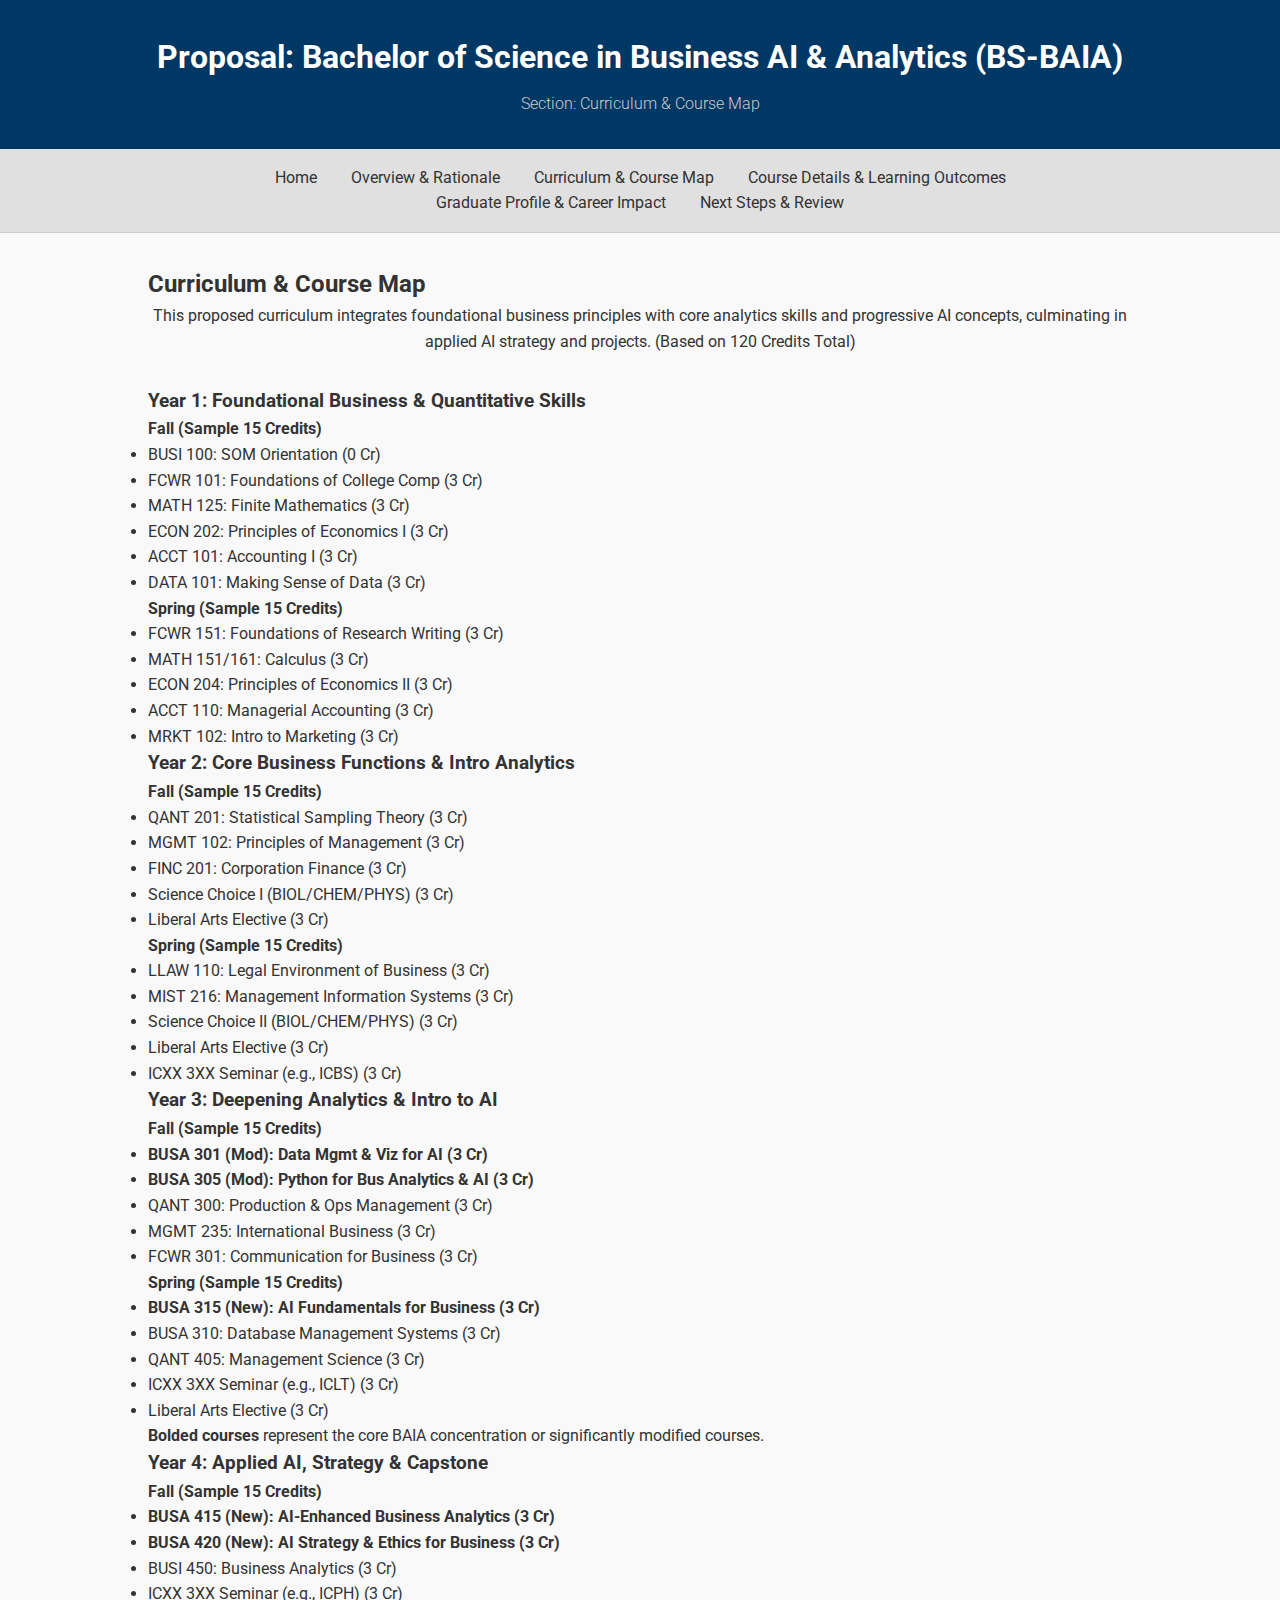
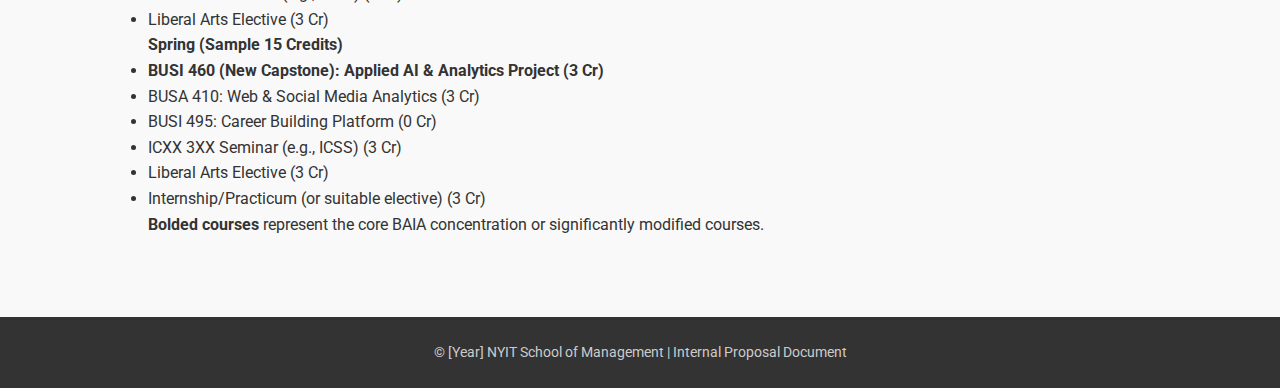
==== curriculum.html @ 8ad50941 "Add files via upload" ====
<!DOCTYPE html>
<html lang="en">
<head>
    <meta charset="UTF-8">
    <meta name="viewport" content="width=device-width, initial-scale=1.0">
    <title>Curriculum & Course Map - BS-BAIA Proposal</title>
    <link rel="stylesheet" href="style.css"> <link href="https://fonts.googleapis.com/css2?family=Roboto:wght@300;400;700&display=swap" rel="stylesheet">
</head>
<body>
    <header>
        <div class="container">
            <h1>Proposal: Bachelor of Science in Business AI & Analytics (BS-BAIA)</h1>
            <p class="status">Section: Curriculum & Course Map</p>
        </div>
    </header>

    <nav>
        <div class="container">
             <ul>
                <li><a href="index.html">Home</a></li>
                <li><a href="overview.html">Overview & Rationale</a></li>
                <li><a href="curriculum.html" class="active">Curriculum & Course Map</a></li>
                <li><a href="details.html">Course Details & Learning Outcomes</a></li>
                <li><a href="impact.html">Graduate Profile & Career Impact</a></li>
                <li><a href="next-steps.html">Next Steps & Review</a></li>
            </ul>
        </div>
    </nav>

    <main>
        <section id="curriculum-content" class="content-section">
            <div class="container">
                <h2>Curriculum & Course Map</h2>
                <p style="text-align: center; margin-bottom: 2rem;">This proposed curriculum integrates foundational business principles with core analytics skills and progressive AI concepts, culminating in applied AI strategy and projects. (Based on 120 Credits Total)</p>

                <div class="content-block curriculum-year">
                    <h3>Year 1: Foundational Business & Quantitative Skills</h3>
                    <div class="semester-layout">
                        <div class="semester">
                            <h4>Fall (Sample 15 Credits)</h4>
                            <ul>
                                <li>BUSI 100: SOM Orientation (0 Cr)</li>
                                <li>FCWR 101: Foundations of College Comp (3 Cr)</li>
                                <li>MATH 125: Finite Mathematics (3 Cr)</li>
                                <li>ECON 202: Principles of Economics I (3 Cr)</li>
                                <li>ACCT 101: Accounting I (3 Cr)</li>
                                <li>DATA 101: Making Sense of Data (3 Cr)</li>
                            </ul>
                        </div>
                        <div class="semester">
                            <h4>Spring (Sample 15 Credits)</h4>
                            <ul>
                                <li>FCWR 151: Foundations of Research Writing (3 Cr)</li>
                                <li>MATH 151/161: Calculus (3 Cr)</li>
                                <li>ECON 204: Principles of Economics II (3 Cr)</li>
                                <li>ACCT 110: Managerial Accounting (3 Cr)</li>
                                <li>MRKT 102: Intro to Marketing (3 Cr)</li>
                            </ul>
                        </div>
                    </div>
                </div>

                <div class="content-block curriculum-year">
                    <h3>Year 2: Core Business Functions & Intro Analytics</h3>
                     <div class="semester-layout">
                        <div class="semester">
                            <h4>Fall (Sample 15 Credits)</h4>
                            <ul>
                                <li>QANT 201: Statistical Sampling Theory (3 Cr)</li>
                                <li>MGMT 102: Principles of Management (3 Cr)</li>
                                <li>FINC 201: Corporation Finance (3 Cr)</li>
                                <li>Science Choice I (BIOL/CHEM/PHYS) (3 Cr)</li>
                                <li>Liberal Arts Elective (3 Cr)</li>
                            </ul>
                        </div>
                        <div class="semester">
                            <h4>Spring (Sample 15 Credits)</h4>
                            <ul>
                                <li>LLAW 110: Legal Environment of Business (3 Cr)</li>
                                <li>MIST 216: Management Information Systems (3 Cr)</li>
                                <li>Science Choice II (BIOL/CHEM/PHYS) (3 Cr)</li>
                                <li>Liberal Arts Elective (3 Cr)</li>
                                <li>ICXX 3XX Seminar (e.g., ICBS) (3 Cr)</li>
                            </ul>
                        </div>
                    </div>
                </div>

                <div class="content-block curriculum-year">
                    <h3>Year 3: Deepening Analytics & Intro to AI</h3>
                     <div class="semester-layout">
                        <div class="semester">
                            <h4>Fall (Sample 15 Credits)</h4>
                            <ul>
                                <li><strong>BUSA 301 (Mod): Data Mgmt & Viz for AI (3 Cr)</strong></li>
                                <li><strong>BUSA 305 (Mod): Python for Bus Analytics & AI (3 Cr)</strong></li>
                                <li>QANT 300: Production & Ops Management (3 Cr)</li>
                                <li>MGMT 235: International Business (3 Cr)</li>
                                <li>FCWR 301: Communication for Business (3 Cr)</li>
                            </ul>
                        </div>
                        <div class="semester">
                            <h4>Spring (Sample 15 Credits)</h4>
                            <ul>
                                <li><strong>BUSA 315 (New): AI Fundamentals for Business (3 Cr)</strong></li>
                                <li>BUSA 310: Database Management Systems (3 Cr)</li>
                                <li>QANT 405: Management Science (3 Cr)</li>
                                <li>ICXX 3XX Seminar (e.g., ICLT) (3 Cr)</li>
                                <li>Liberal Arts Elective (3 Cr)</li>
                            </ul>
                        </div>
                    </div>
                     <p class="highlight-note"><strong>Bolded courses</strong> represent the core BAIA concentration or significantly modified courses.</p>
                </div>

                <div class="content-block curriculum-year">
                    <h3>Year 4: Applied AI, Strategy & Capstone</h3>
                     <div class="semester-layout">
                        <div class="semester">
                            <h4>Fall (Sample 15 Credits)</h4>
                            <ul>
                                <li><strong>BUSA 415 (New): AI-Enhanced Business Analytics (3 Cr)</strong></li>
                                <li><strong>BUSA 420 (New): AI Strategy & Ethics for Business (3 Cr)</strong></li>
                                <li>BUSI 450: Business Analytics (3 Cr)</li>
                                <li>ICXX 3XX Seminar (e.g., ICPH) (3 Cr)</li>
                                <li>Liberal Arts Elective (3 Cr)</li>
                            </ul>
                        </div>
                        <div class="semester">
                            <h4>Spring (Sample 15 Credits)</h4>
                            <ul>
                                <li><strong>BUSI 460 (New Capstone): Applied AI & Analytics Project (3 Cr)</strong></li>
                                <li>BUSA 410: Web & Social Media Analytics (3 Cr)</li>
                                <li>BUSI 495: Career Building Platform (0 Cr)</li>
                                <li>ICXX 3XX Seminar (e.g., ICSS) (3 Cr)</li>
                                <li>Liberal Arts Elective (3 Cr)</li>
                                <li>Internship/Practicum (or suitable elective) (3 Cr)</li>
                            </ul>
                        </div>
                    </div>
                     <p class="highlight-note"><strong>Bolded courses</strong> represent the core BAIA concentration or significantly modified courses.</p>
                </div>

            </div>
        </section>
    </main>

    <footer>
        <div class="container">
             <p>&copy; [Year] NYIT School of Management | Internal Proposal Document</p>
        </div>
    </footer>

</body>
</html>
---- style.css ----
/* Basic Reset & Body Styling */
* {
    margin: 0;
    padding: 0;
    box-sizing: border-box;
}

body {
    font-family: 'Roboto', sans-serif; /* Example modern font */
    line-height: 1.6;
    color: #333;
    background-color: #f9f9f9; /* Light background */
}

.container {
    width: 80%;
    max-width: 1100px;
    margin: 0 auto;
    padding: 0 20px;
}

/* Header Styling */
header {
    background-color: #003865; /* Example NYIT Blue - adjust as needed */
    color: #fff;
    padding: 2rem 0;
    text-align: center;
}

header h1 {
    margin-bottom: 0.5rem;
    font-weight: 700; /* Bolder title */
}

header .status {
    font-size: 1rem;
    font-weight: 300; /* Lighter status text */
    color: #ccc; /* Lighter color for status */
}

/* Navigation Styling */
nav {
    background-color: #e0e0e0; /* Light grey nav bar */
    padding: 1rem 0;
    border-bottom: 1px solid #ccc;
}

nav ul {
    list-style: none;
    text-align: center;
}

nav ul li {
    display: inline-block; /* Horizontal menu */
    margin: 0 15px;
}

nav ul li a {
    text-decoration: none;
    color: #333;
    font-weight: 400;
    padding: 0.5rem 0;
    transition: color 0.3s ease, border-bottom 0.3s ease;
    border-bottom: 2px solid transparent; /* Underline effect on hover */
}

nav ul li a:hover,
nav ul li a:focus {
    color: #005c9a; /* Slightly darker blue on hover */
    border-bottom: 2px solid #005c9a;
}

/* Main Content Sections */
main {
    padding: 2rem 0;
}

#hero {
    background-color: #fff; /* White background for main info */
    padding: 2.5rem 0;
    margin-bottom: 2rem;
    border-radius: 8px; /* Slightly rounded corners */
    box-shadow: 0 2px 5px rgba(0,0,0,0.1); /* Subtle shadow */
    text-align: center;
}

#hero h2 {
    color: #003865; /* Theme color for headings */
    margin-bottom: 1rem;
    font-weight: 700;
}

#hero p {
    font-size: 1.1rem;
    max-width: 700px; /* Limit width for readability */
    margin: 0 auto 1.5rem auto;
    color: #555; /* Slightly darker grey text */
}

#hero hr {
    border: 0;
    height: 1px;
    background-color: #e0e0e0;
    width: 60%;
    margin: 2rem auto; /* Spacing around horizontal rule */
}

/* Hide placeholder sections used for smooth scrolling */
.placeholder {
    height: 0;
    overflow: hidden;
}


/* Footer Styling */
footer {
    background-color: #333;
    color: #ccc;
    text-align: center;
    padding: 1.5rem 0;
    margin-top: 3rem;
    font-size: 0.9rem;
}

/* Basic Responsive Design */
@media (max-width: 768px) {
    .container {
        width: 95%;
    }

    header h1 {
        font-size: 1.8rem;
    }

    nav ul li {
        display: block; /* Stack nav items vertically */
        margin: 10px 0;
    }

    #hero p {
        font-size: 1rem;
    }
}
/* Basic Reset & Body Styling */
* {
    margin: 0;
    padding: 0;
    box-sizing: border-box;
}

body {
    font-family: 'Roboto', sans-serif; /* Example modern font */
    line-height: 1.6;
    color: #333;
    background-color: #f9f9f9; /* Light background */
}

.container {
    width: 80%;
    max-width: 1100px;
    margin: 0 auto;
    padding: 0 20px;
}

/* Header Styling */
header {
    background-color: #003865; /* Example NYIT Blue - adjust as needed */
    color: #fff;
    padding: 2rem 0;
    text-align: center;
}

header h1 {
    margin-bottom: 0.5rem;
    font-weight: 700; /* Bolder title */
}

header .status {
    font-size: 1rem;
    font-weight: 300; /* Lighter status text */
    color: #ccc; /* Lighter color for status */
}

/* Navigation Styling */
nav {
    background-color: #e0e0e0; /* Light grey nav bar */
    padding: 1rem 0;
    border-bottom: 1px solid #ccc;
}

nav ul {
    list-style: none;
    text-align: center;
}

nav ul li {
    display: inline-block; /* Horizontal menu */
    margin: 0 15px;
}

nav ul li a {
    text-decoration: none;
    color: #333;
    font-weight: 400;
    padding: 0.5rem 0;
    transition: color 0.3s ease, border-bottom 0.3s ease;
    border-bottom: 2px solid transparent; /* Underline effect on hover */
}

nav ul li a:hover,
nav ul li a:focus {
    color: #005c9a; /* Slightly darker blue on hover */
    border-bottom: 2px solid #005c9a;
}

/* Main Content Sections */
main {
    padding: 2rem 0;
}

#hero {
    background-color: #fff; /* White background for main info */
    padding: 2.5rem 0;
    margin-bottom: 2rem;
    border-radius: 8px; /* Slightly rounded corners */
    box-shadow: 0 2px 5px rgba(0,0,0,0.1); /* Subtle shadow */
    text-align: center;
}

#hero h2 {
    color: #003865; /* Theme color for headings */
    margin-bottom: 1rem;
    font-weight: 700;
}

#hero p {
    font-size: 1.1rem;
    max-width: 700px; /* Limit width for readability */
    margin: 0 auto 1.5rem auto;
    color: #555; /* Slightly darker grey text */
}

#hero hr {
    border: 0;
    height: 1px;
    background-color: #e0e0e0;
    width: 60%;
    margin: 2rem auto; /* Spacing around horizontal rule */
}

/* Hide placeholder sections used for smooth scrolling */
.placeholder {
    height: 0;
    overflow: hidden;
}


/* Footer Styling */
footer {
    background-color: #333;
    color: #ccc;
    text-align: center;
    padding: 1.5rem 0;
    margin-top: 3rem;
    font-size: 0.9rem;
}

/* Basic Responsive Design */
@media (max-width: 768px) {
    .container {
        width: 95%;
    }

    header h1 {
        font-size: 1.8rem;
    }

    nav ul li {
        display: block; /* Stack nav items vertically */
        margin: 10px 0;
    }

    #hero p {
        font-size: 1rem;
    }
}
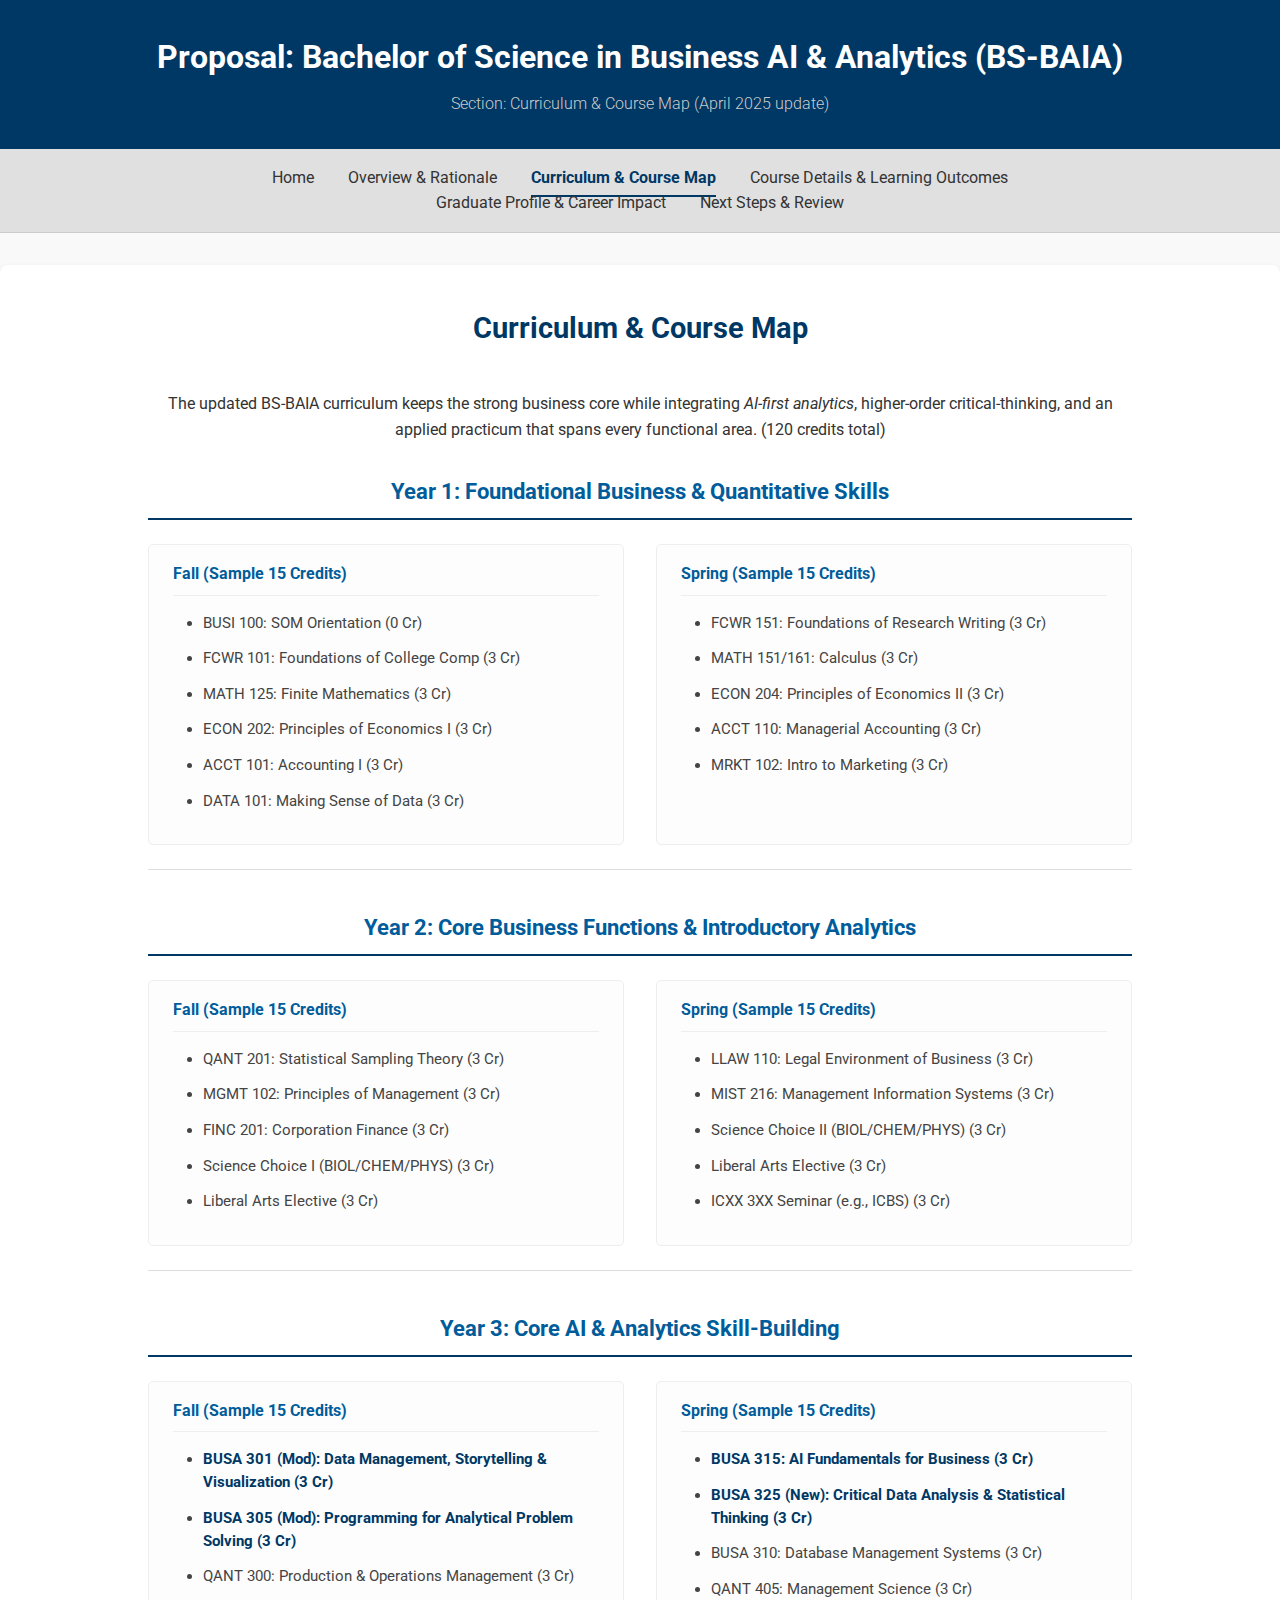
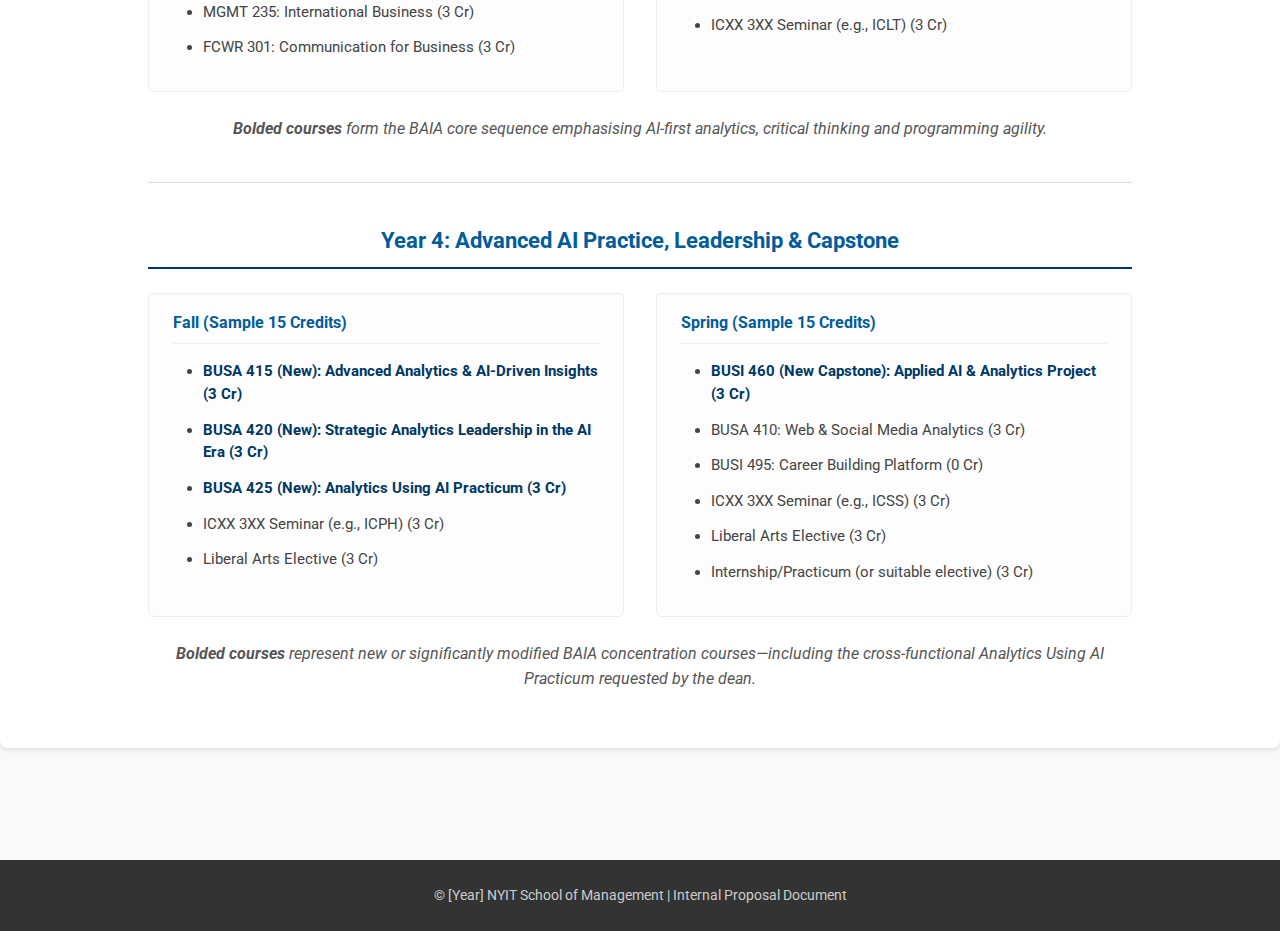
==== commit 7ab8491a: "Update curriculum.html" ====
--- a/curriculum.html
+++ b/curriculum.html
@@ -3,20 +3,21 @@
 <head>
     <meta charset="UTF-8">
     <meta name="viewport" content="width=device-width, initial-scale=1.0">
-    <title>Curriculum & Course Map - BS-BAIA Proposal</title>
-    <link rel="stylesheet" href="style.css"> <link href="https://fonts.googleapis.com/css2?family=Roboto:wght@300;400;700&display=swap" rel="stylesheet">
+    <title>Curriculum & Course Map – BS‑BAIA Proposal (Updated)</title>
+    <link rel="stylesheet" href="style.css">
+    <link href="https://fonts.googleapis.com/css2?family=Roboto:wght@300;400;700&display=swap" rel="stylesheet">
 </head>
 <body>
     <header>
         <div class="container">
-            <h1>Proposal: Bachelor of Science in Business AI & Analytics (BS-BAIA)</h1>
-            <p class="status">Section: Curriculum & Course Map</p>
+            <h1>Proposal: Bachelor of Science in Business AI & Analytics (BS‑BAIA)</h1>
+            <p class="status">Section: Curriculum & Course Map (April 2025 update)</p>
         </div>
     </header>
 
     <nav>
         <div class="container">
-             <ul>
+            <ul>
                 <li><a href="index.html">Home</a></li>
                 <li><a href="overview.html">Overview & Rationale</a></li>
                 <li><a href="curriculum.html" class="active">Curriculum & Course Map</a></li>
@@ -31,114 +32,118 @@
         <section id="curriculum-content" class="content-section">
             <div class="container">
                 <h2>Curriculum & Course Map</h2>
-                <p style="text-align: center; margin-bottom: 2rem;">This proposed curriculum integrates foundational business principles with core analytics skills and progressive AI concepts, culminating in applied AI strategy and projects. (Based on 120 Credits Total)</p>
+                <p style="text-align:center;margin-bottom:2rem;">The updated BS‑BAIA curriculum keeps the strong business core while integrating <em>AI‑first analytics</em>, higher‑order critical‑thinking, and an applied practicum that spans every functional area. (120 credits total)</p>
 
+                <!--‑‑ YEAR 1 ‑‑-->
                 <div class="content-block curriculum-year">
-                    <h3>Year 1: Foundational Business & Quantitative Skills</h3>
+                    <h3>Year 1: Foundational Business & Quantitative Skills</h3>
                     <div class="semester-layout">
                         <div class="semester">
-                            <h4>Fall (Sample 15 Credits)</h4>
+                            <h4>Fall (Sample 15 Credits)</h4>
                             <ul>
-                                <li>BUSI 100: SOM Orientation (0 Cr)</li>
-                                <li>FCWR 101: Foundations of College Comp (3 Cr)</li>
-                                <li>MATH 125: Finite Mathematics (3 Cr)</li>
-                                <li>ECON 202: Principles of Economics I (3 Cr)</li>
-                                <li>ACCT 101: Accounting I (3 Cr)</li>
-                                <li>DATA 101: Making Sense of Data (3 Cr)</li>
+                                <li>BUSI 100: SOM Orientation (0 Cr)</li>
+                                <li>FCWR 101: Foundations of College Comp (3 Cr)</li>
+                                <li>MATH 125: Finite Mathematics (3 Cr)</li>
+                                <li>ECON 202: Principles of Economics I (3 Cr)</li>
+                                <li>ACCT 101: Accounting I (3 Cr)</li>
+                                <li>DATA 101: Making Sense of Data (3 Cr)</li>
                             </ul>
                         </div>
                         <div class="semester">
-                            <h4>Spring (Sample 15 Credits)</h4>
+                            <h4>Spring (Sample 15 Credits)</h4>
                             <ul>
-                                <li>FCWR 151: Foundations of Research Writing (3 Cr)</li>
-                                <li>MATH 151/161: Calculus (3 Cr)</li>
-                                <li>ECON 204: Principles of Economics II (3 Cr)</li>
-                                <li>ACCT 110: Managerial Accounting (3 Cr)</li>
-                                <li>MRKT 102: Intro to Marketing (3 Cr)</li>
+                                <li>FCWR 151: Foundations of Research Writing (3 Cr)</li>
+                                <li>MATH 151/161: Calculus (3 Cr)</li>
+                                <li>ECON 204: Principles of Economics II (3 Cr)</li>
+                                <li>ACCT 110: Managerial Accounting (3 Cr)</li>
+                                <li>MRKT 102: Intro to Marketing (3 Cr)</li>
                             </ul>
                         </div>
                     </div>
                 </div>
 
+                <!--‑‑ YEAR 2 ‑‑-->
                 <div class="content-block curriculum-year">
-                    <h3>Year 2: Core Business Functions & Intro Analytics</h3>
-                     <div class="semester-layout">
+                    <h3>Year 2: Core Business Functions & Introductory Analytics</h3>
+                    <div class="semester-layout">
                         <div class="semester">
-                            <h4>Fall (Sample 15 Credits)</h4>
+                            <h4>Fall (Sample 15 Credits)</h4>
                             <ul>
-                                <li>QANT 201: Statistical Sampling Theory (3 Cr)</li>
-                                <li>MGMT 102: Principles of Management (3 Cr)</li>
-                                <li>FINC 201: Corporation Finance (3 Cr)</li>
-                                <li>Science Choice I (BIOL/CHEM/PHYS) (3 Cr)</li>
-                                <li>Liberal Arts Elective (3 Cr)</li>
+                                <li>QANT 201: Statistical Sampling Theory (3 Cr)</li>
+                                <li>MGMT 102: Principles of Management (3 Cr)</li>
+                                <li>FINC 201: Corporation Finance (3 Cr)</li>
+                                <li>Science Choice I (BIOL/CHEM/PHYS) (3 Cr)</li>
+                                <li>Liberal Arts Elective (3 Cr)</li>
                             </ul>
                         </div>
                         <div class="semester">
-                            <h4>Spring (Sample 15 Credits)</h4>
+                            <h4>Spring (Sample 15 Credits)</h4>
                             <ul>
-                                <li>LLAW 110: Legal Environment of Business (3 Cr)</li>
-                                <li>MIST 216: Management Information Systems (3 Cr)</li>
-                                <li>Science Choice II (BIOL/CHEM/PHYS) (3 Cr)</li>
-                                <li>Liberal Arts Elective (3 Cr)</li>
-                                <li>ICXX 3XX Seminar (e.g., ICBS) (3 Cr)</li>
+                                <li>LLAW 110: Legal Environment of Business (3 Cr)</li>
+                                <li>MIST 216: Management Information Systems (3 Cr)</li>
+                                <li>Science Choice II (BIOL/CHEM/PHYS) (3 Cr)</li>
+                                <li>Liberal Arts Elective (3 Cr)</li>
+                                <li>ICXX 3XX Seminar (e.g., ICBS) (3 Cr)</li>
                             </ul>
                         </div>
                     </div>
                 </div>
 
+                <!--‑‑ YEAR 3 ‑‑-->
                 <div class="content-block curriculum-year">
-                    <h3>Year 3: Deepening Analytics & Intro to AI</h3>
-                     <div class="semester-layout">
+                    <h3>Year 3: Core AI & Analytics Skill‑Building</h3>
+                    <div class="semester-layout">
                         <div class="semester">
-                            <h4>Fall (Sample 15 Credits)</h4>
+                            <h4>Fall (Sample 15 Credits)</h4>
                             <ul>
-                                <li><strong>BUSA 301 (Mod): Data Mgmt & Viz for AI (3 Cr)</strong></li>
-                                <li><strong>BUSA 305 (Mod): Python for Bus Analytics & AI (3 Cr)</strong></li>
-                                <li>QANT 300: Production & Ops Management (3 Cr)</li>
-                                <li>MGMT 235: International Business (3 Cr)</li>
-                                <li>FCWR 301: Communication for Business (3 Cr)</li>
+                                <li><strong>BUSA 301 (Mod): Data Management, Storytelling &amp; Visualization (3 Cr)</strong></li>
+                                <li><strong>BUSA 305 (Mod): Programming for Analytical Problem Solving (3 Cr)</strong></li>
+                                <li>QANT 300: Production &amp; Operations Management (3 Cr)</li>
+                                <li>MGMT 235: International Business (3 Cr)</li>
+                                <li>FCWR 301: Communication for Business (3 Cr)</li>
                             </ul>
                         </div>
                         <div class="semester">
-                            <h4>Spring (Sample 15 Credits)</h4>
+                            <h4>Spring (Sample 15 Credits)</h4>
                             <ul>
-                                <li><strong>BUSA 315 (New): AI Fundamentals for Business (3 Cr)</strong></li>
-                                <li>BUSA 310: Database Management Systems (3 Cr)</li>
-                                <li>QANT 405: Management Science (3 Cr)</li>
-                                <li>ICXX 3XX Seminar (e.g., ICLT) (3 Cr)</li>
-                                <li>Liberal Arts Elective (3 Cr)</li>
+                                <li><strong>BUSA 315: AI Fundamentals for Business (3 Cr)</strong></li>
+                                <li><strong>BUSA 325 (New): Critical Data Analysis &amp; Statistical Thinking (3 Cr)</strong></li>
+                                <li>BUSA 310: Database Management Systems (3 Cr)</li>
+                                <li>QANT 405: Management Science (3 Cr)</li>
+                                <li>ICXX 3XX Seminar (e.g., ICLT) (3 Cr)</li>
                             </ul>
                         </div>
                     </div>
-                     <p class="highlight-note"><strong>Bolded courses</strong> represent the core BAIA concentration or significantly modified courses.</p>
+                    <p class="highlight-note"><strong>Bolded courses</strong> form the BAIA core sequence emphasising AI‑first analytics, critical thinking and programming agility.</p>
                 </div>
 
+                <!--‑‑ YEAR 4 ‑‑-->
                 <div class="content-block curriculum-year">
-                    <h3>Year 4: Applied AI, Strategy & Capstone</h3>
-                     <div class="semester-layout">
+                    <h3>Year 4: Advanced AI Practice, Leadership &amp; Capstone</h3>
+                    <div class="semester-layout">
                         <div class="semester">
-                            <h4>Fall (Sample 15 Credits)</h4>
+                            <h4>Fall (Sample 15 Credits)</h4>
                             <ul>
-                                <li><strong>BUSA 415 (New): AI-Enhanced Business Analytics (3 Cr)</strong></li>
-                                <li><strong>BUSA 420 (New): AI Strategy & Ethics for Business (3 Cr)</strong></li>
-                                <li>BUSI 450: Business Analytics (3 Cr)</li>
-                                <li>ICXX 3XX Seminar (e.g., ICPH) (3 Cr)</li>
-                                <li>Liberal Arts Elective (3 Cr)</li>
+                                <li><strong>BUSA 415 (New): Advanced Analytics &amp; AI‑Driven Insights (3 Cr)</strong></li>
+                                <li><strong>BUSA 420 (New): Strategic Analytics Leadership in the AI Era (3 Cr)</strong></li>
+                                <li><strong>BUSA 425 (New): Analytics Using AI Practicum (3 Cr)</strong></li>
+                                <li>ICXX 3XX Seminar (e.g., ICPH) (3 Cr)</li>
+                                <li>Liberal Arts Elective (3 Cr)</li>
                             </ul>
                         </div>
                         <div class="semester">
-                            <h4>Spring (Sample 15 Credits)</h4>
+                            <h4>Spring (Sample 15 Credits)</h4>
                             <ul>
-                                <li><strong>BUSI 460 (New Capstone): Applied AI & Analytics Project (3 Cr)</strong></li>
-                                <li>BUSA 410: Web & Social Media Analytics (3 Cr)</li>
-                                <li>BUSI 495: Career Building Platform (0 Cr)</li>
-                                <li>ICXX 3XX Seminar (e.g., ICSS) (3 Cr)</li>
-                                <li>Liberal Arts Elective (3 Cr)</li>
-                                <li>Internship/Practicum (or suitable elective) (3 Cr)</li>
+                                <li><strong>BUSI 460 (New Capstone): Applied AI &amp; Analytics Project (3 Cr)</strong></li>
+                                <li>BUSA 410: Web &amp; Social Media Analytics (3 Cr)</li>
+                                <li>BUSI 495: Career Building Platform (0 Cr)</li>
+                                <li>ICXX 3XX Seminar (e.g., ICSS) (3 Cr)</li>
+                                <li>Liberal Arts Elective (3 Cr)</li>
+                                <li>Internship/Practicum (or suitable elective) (3 Cr)</li>
                             </ul>
                         </div>
                     </div>
-                     <p class="highlight-note"><strong>Bolded courses</strong> represent the core BAIA concentration or significantly modified courses.</p>
+                    <p class="highlight-note"><strong>Bolded courses</strong> represent new or significantly modified BAIA concentration courses—including the cross‑functional <em>Analytics Using AI Practicum</em> requested by the dean.</p>
                 </div>
 
             </div>
@@ -147,9 +152,8 @@
 
     <footer>
         <div class="container">
-             <p>&copy; [Year] NYIT School of Management | Internal Proposal Document</p>
+            <p>&copy; [Year] NYIT School of Management | Internal Proposal Document</p>
         </div>
     </footer>
-
 </body>
-</html>+</html>
--- a/style.css
+++ b/style.css
@@ -284,3 +284,313 @@
         font-size: 1rem;
     }
 }
+/* Styles for Curriculum Page */
+.curriculum-year h3 {
+    text-align: center;
+    margin-bottom: 1.5rem;
+    padding-bottom: 0.5rem;
+    border-bottom: 2px solid #003865; /* Add underline to year headings */
+    display: inline-block; /* Fit underline to text */
+    margin-left: auto; /* Center the heading block */
+    margin-right: auto;
+    display: block; /* Make it take full width for centering */
+}
+
+/* Use Flexbox or Grid for side-by-side semesters */
+.semester-layout {
+    display: flex;
+    flex-wrap: wrap; /* Allow wrapping on smaller screens */
+    gap: 2rem; /* Space between semester columns */
+    justify-content: space-between; /* Space out columns */
+}
+
+.semester {
+    flex: 1; /* Allow semesters to grow */
+    min-width: 250px; /* Minimum width before wrapping */
+    background-color: #fdfdfd; /* Slightly off-white background for semester */
+    padding: 1rem 1.5rem;
+    border-radius: 5px;
+    border: 1px solid #eee;
+}
+
+.semester h4 {
+    color: #005c9a;
+    margin-bottom: 1rem;
+    border-bottom: 1px solid #eee;
+    padding-bottom: 0.5rem;
+}
+
+.semester ul {
+    list-style: none; /* Remove default bullets */
+    padding-left: 0;
+}
+
+.semester ul li {
+    margin-bottom: 0.6rem;
+    font-size: 0.95rem;
+    color: #444; /* Slightly darker text for courses */
+}
+
+/* Style for the note about bolded courses */
+.highlight-note {
+    font-size: 0.9rem;
+    color: #555;
+    margin-top: 1.5rem;
+    text-align: center;
+    font-style: italic;
+}
+
+/* Responsive adjustments if needed */
+@media (max-width: 600px) {
+    .semester-layout {
+        flex-direction: column; /* Stack semesters vertically */
+        gap: 1.5rem;
+    }
+    .curriculum-year h3 {
+        font-size: 1.3rem;
+    }
+}
+
+/* Ensure content-block styling from overview.html is present */
+.content-block {
+    margin-bottom: 2.5rem; /* Increased spacing between years */
+    padding-bottom: 2rem;
+    border-bottom: 1px solid #ddd; /* Slightly darker separator between years */
+}
+
+.content-block:last-child {
+    border-bottom: none;
+    margin-bottom: 0;
+    padding-bottom: 0;
+}
+/* Add specific styling for individual course detail blocks if needed */
+.course-detail {
+    margin-bottom: 1.5rem; /* Space between course descriptions */
+    padding-left: 10px;
+    border-left: 3px solid #eee; /* Subtle left border */
+}
+
+.course-detail:last-child {
+    margin-bottom: 0; /* Remove bottom margin on the last course detail in a block */
+}
+
+.course-detail h4 {
+    font-size: 1.2rem; /* Slightly smaller than h3 */
+    color: #333; /* Darker color for course titles */
+    margin-bottom: 0.5rem;
+}
+
+.course-detail p {
+    font-size: 0.95rem;
+    color: #555;
+}
+
+/* Ensure existing styles are sufficient */
+/* Make sure these styles from previous steps are in your style.css */
+.content-section {
+    background-color: #fff;
+    padding: 2.5rem 0;
+    margin-bottom: 2rem;
+    border-radius: 8px;
+    box-shadow: 0 2px 5px rgba(0,0,0,0.1);
+}
+
+.content-section h2 {
+    text-align: center;
+    color: #003865;
+    margin-bottom: 2.5rem;
+    font-size: 1.8rem;
+}
+
+.content-block {
+    margin-bottom: 2.5rem;
+    padding-bottom: 1.5rem; /* Adjust padding if needed */
+    border-bottom: 1px solid #ddd;
+}
+
+.content-block:last-child {
+    border-bottom: none;
+    margin-bottom: 0;
+    padding-bottom: 0;
+}
+
+.content-block h3 {
+    color: #005c9a;
+    margin-bottom: 1.5rem; /* Space below h3 */
+    font-size: 1.4rem;
+}
+
+.content-block ul {
+    list-style: disc; /* Use standard bullets for objectives */
+    margin-left: 20px; /* Indent list */
+    padding-left: 10px;
+}
+
+.content-block ul li {
+    margin-bottom: 0.8rem; /* Space between list items */
+    line-height: 1.5; /* Improve readability */
+}
+
+.content-block ul li strong { /* Style the highlight */
+    color: #003865;
+    font-weight: bold;
+}
+
+/* Active nav link style */
+nav ul li a.active {
+    color: #003865;
+    font-weight: bold;
+    border-bottom: 2px solid #003865;
+}
+/* --- Add or Verify these styles in style.css --- */
+
+/* Make sure basic content block styling is present */
+.content-block {
+    margin-bottom: 2.5rem;
+    padding-bottom: 1.5rem; /* Adjust padding if needed */
+    border-bottom: 1px solid #ddd;
+}
+.content-block:last-child {
+    border-bottom: none;
+    margin-bottom: 0;
+    padding-bottom: 0;
+}
+.content-block h3 {
+    color: #005c9a;
+    margin-bottom: 1.5rem; /* Space below h3 */
+    font-size: 1.4rem;
+}
+.content-block p,
+.content-block ul {
+    color: #555;
+    margin-bottom: 1rem;
+    font-size: 1rem; /* Standard text size */
+}
+.content-block ul {
+    list-style: disc; /* Standard bullets */
+    margin-left: 20px; /* Indent list */
+    padding-left: 10px;
+}
+.content-block ul li {
+    margin-bottom: 0.8rem; /* Space between list items */
+    line-height: 1.5; /* Improve readability */
+}
+
+/* Style nested lists (for Certifications) */
+.content-block ul ul {
+    list-style: circle; /* Different bullet for sub-list */
+    margin-top: 0.5rem; /* Space above sub-list */
+    margin-left: 20px; /* Further indent sub-list */
+}
+.content-block ul ul li {
+    margin-bottom: 0.5rem; /* Smaller spacing for sub-items */
+}
+
+/* Style for nested list titles (e.g., "Analytics Focused:") */
+.content-block > ul > li > strong { /* Target only top-level list items with strong tag */
+ display: block;
+ margin-bottom: 0.5rem;
+ color: #333; /* Slightly darker text for category title */
+ font-weight: bold;
+}
+
+
+/* Active nav link style (ensure it's defined) */
+nav ul li a.active {
+    color: #003865;
+    font-weight: bold;
+    border-bottom: 2px solid #003865;
+}
+/* --- Verify these styles in style.css --- */
+
+/* Basic content block styling */
+.content-block {
+    margin-bottom: 2.5rem;
+    padding-bottom: 1.5rem;
+    border-bottom: 1px solid #ddd;
+}
+.content-block:last-child {
+    border-bottom: none;
+    margin-bottom: 0;
+    padding-bottom: 0;
+}
+.content-block h3 {
+    color: #005c9a;
+    margin-bottom: 1.5rem;
+    font-size: 1.4rem;
+}
+.content-block p,
+.content-block ul {
+    color: #555;
+    margin-bottom: 1rem;
+    font-size: 1rem;
+}
+.content-block ul {
+    list-style: disc;
+    margin-left: 20px;
+    padding-left: 10px;
+}
+.content-block ul li {
+    margin-bottom: 0.8rem;
+    line-height: 1.5;
+}
+
+/* Active nav link style */
+nav ul li a.active {
+    color: #003865;
+    font-weight: bold;
+    border-bottom: 2px solid #003865;
+}
+/* --- TILE-BASED HOMEPAGE STYLING --- */
+
+.tiles {
+    display: grid;
+    grid-template-columns: repeat(auto-fit, minmax(250px, 1fr));
+    gap: 1.5rem;
+    padding-top: 2rem;
+}
+
+.tile {
+    position: relative;
+    overflow: hidden;
+    border-radius: 10px;
+    box-shadow: 0 4px 12px rgba(0,0,0,0.1);
+    cursor: pointer;
+    transition: transform 0.3s ease;
+    background-color: #fff;
+    text-decoration: none;
+    color: white;
+}
+
+.tile:hover {
+    transform: scale(1.03);
+}
+
+.tile img {
+    width: 100%;
+    height: 200px;
+    object-fit: cover;
+    display: block;
+}
+
+.tile-content {
+    position: absolute;
+    bottom: 0;
+    background: rgba(0, 0, 0, 0.6);
+    color: white;
+    width: 100%;
+    padding: 1rem;
+    box-sizing: border-box;
+}
+
+.tile-content h3 {
+    margin: 0;
+    font-size: 1.2rem;
+}
+
+/* Mobile responsiveness */
+@media (max-width: 500px) {
+    .tile img {
+        height: 150px;
+    }
+}
